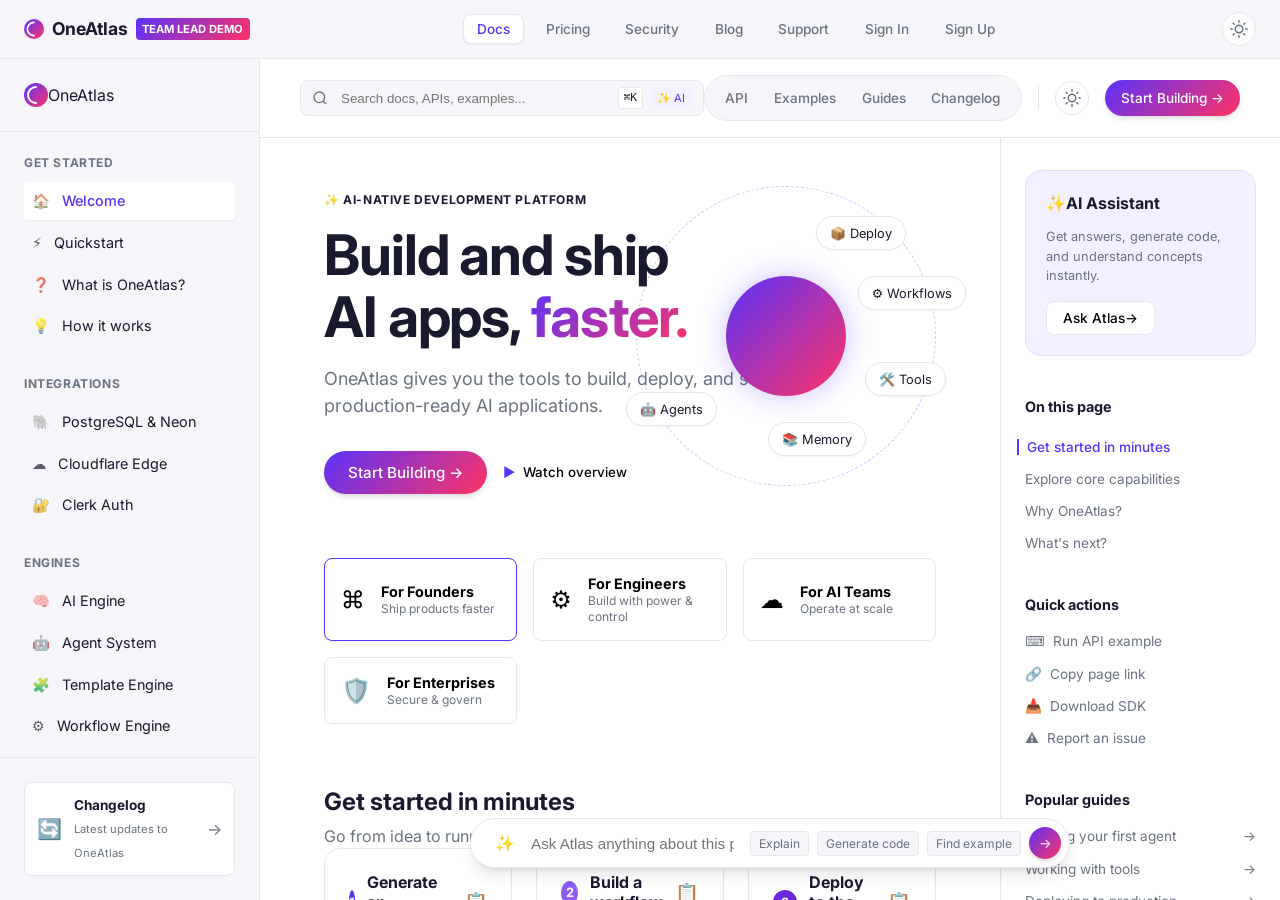
==== index.html @ 84b1d616 "Initial commit: Add OneAtlas static showcase pages" ====
<!DOCTYPE html>
<html lang="en">
<head>
  <meta charset="UTF-8">
  <meta name="viewport" content="width=device-width, initial-scale=1.0">
  <title>OneAtlas Subpages Demo</title>
  <link rel="stylesheet" href="./shared/css/base.css">
  <style>
    body {
      margin: 0;
      padding: 0;
      height: 100vh;
      display: flex;
      flex-direction: column;
      overflow: hidden;
      background: var(--color-bg);
    }
    .demo-header {
      background: var(--color-bg-alt);
      border-bottom: 1px solid var(--color-border);
      padding: 0.75rem 1.5rem;
      display: flex;
      justify-content: space-between;
      align-items: center;
      flex-shrink: 0;
      z-index: 100;
    }
    .demo-title {
      font-weight: 700;
      font-size: 1.1rem;
      display: flex;
      align-items: center;
      gap: 0.5rem;
    }
    .badge-preview {
      background: var(--gradient-primary);
      color: white;
      font-size: 0.7rem;
      padding: 0.15rem 0.4rem;
      border-radius: var(--radius-sm);
    }
    .demo-nav {
      display: flex;
      gap: 0.5rem;
    }
    .demo-nav-btn {
      padding: 0.4rem 0.8rem;
      border-radius: var(--radius-md);
      font-size: 0.85rem;
      font-weight: 500;
      border: 1px solid transparent;
      background: transparent;
      color: var(--color-text-muted);
      transition: all 0.2s;
    }
    .demo-nav-btn:hover {
      background: rgba(0,0,0,0.05);
      color: var(--color-text);
    }
    .demo-nav-btn.active {
      background: white;
      border-color: var(--color-border);
      color: var(--color-primary);
      box-shadow: var(--shadow-sm);
    }
    .demo-frame-container {
      flex: 1;
      position: relative;
      background: #e5e7eb;
    }
    iframe {
      width: 100%;
      height: 100%;
      border: none;
      display: block;
    }
    
    [data-theme="dark"] .demo-header {
      background: #010409;
    }
    [data-theme="dark"] .demo-nav-btn:hover {
      background: rgba(255,255,255,0.1);
    }
    [data-theme="dark"] .demo-nav-btn.active {
      background: #161b22;
    }
  </style>
</head>
<body>
  <header class="demo-header">
    <div class="demo-title">
      <svg width="20" height="20" viewBox="0 0 24 24" fill="none" xmlns="http://www.w3.org/2000/svg">
        <circle cx="12" cy="12" r="12" fill="url(#paint0_linear)"/>
        <path d="M12 4C7.58172 4 4 7.58172 4 12C4 16.4183 7.58172 20 12 20" stroke="white" stroke-width="2" stroke-linecap="round"/>
        <defs>
          <linearGradient id="paint0_linear" x1="0" y1="0" x2="24" y2="24" gradientUnits="userSpaceOnUse">
            <stop stop-color="#5A32FA"/><stop offset="1" stop-color="#FF3366"/>
          </linearGradient>
        </defs>
      </svg>
      OneAtlas <span class="badge-preview">TEAM LEAD DEMO</span>
    </div>
    
    <nav class="demo-nav">
      <button class="demo-nav-btn active" data-src="./pages/docs/index.html">Docs</button>
      <button class="demo-nav-btn" data-src="./pages/pricing/index.html">Pricing</button>
      <button class="demo-nav-btn" data-src="./pages/security/index.html">Security</button>
      <button class="demo-nav-btn" data-src="./pages/blog/index.html">Blog</button>
      <button class="demo-nav-btn" data-src="./pages/support/index.html">Support</button>
      <button class="demo-nav-btn" data-src="./pages/signin/index.html">Sign In</button>
      <button class="demo-nav-btn" data-src="./pages/signup/index.html">Sign Up</button>
    </nav>
    
    <div>
      <button class="theme-toggle" aria-label="Toggle Dark Mode" style="display:flex;align-items:center;justify-content:center;width:34px;height:34px;border-radius:50%;background:var(--color-bg);border:1px solid var(--color-border);color:var(--color-text-muted);cursor:pointer;transition:all 0.2s ease;">
        <svg width="18" height="18" viewBox="0 0 24 24" fill="none" stroke="currentColor" stroke-width="2" stroke-linecap="round" stroke-linejoin="round">
          <circle cx="12" cy="12" r="5"></circle>
          <line x1="12" y1="1" x2="12" y2="3"></line>
          <line x1="12" y1="21" x2="12" y2="23"></line>
          <line x1="4.22" y1="4.22" x2="5.64" y2="5.64"></line>
          <line x1="18.36" y1="18.36" x2="19.78" y2="19.78"></line>
          <line x1="1" y1="12" x2="3" y2="12"></line>
          <line x1="21" y1="12" x2="23" y2="12"></line>
          <line x1="4.22" y1="19.78" x2="5.64" y2="18.36"></line>
          <line x1="18.36" y1="5.64" x2="19.78" y2="4.22"></line>
        </svg>
      </button>
    </div>
  </header>

  <div class="demo-frame-container">
    <iframe id="main-frame" src="./pages/docs/index.html" title="Preview Frame"></iframe>
  </div>

  <script src="./shared/js/theme.js"></script>
  <script>
    const buttons = document.querySelectorAll('.demo-nav-btn');
    const iframe = document.getElementById('main-frame');

    buttons.forEach(btn => {
      btn.addEventListener('click', () => {
        // Remove active class from all
        buttons.forEach(b => b.classList.remove('active'));
        // Add to clicked
        btn.classList.add('active');
        // Update iframe
        iframe.src = btn.getAttribute('data-src');
      });
    });
  </script>
</body>
</html>
---- shared/css/base.css ----
@import url('https://fonts.googleapis.com/css2?family=Inter:wght@300;400;500;600;700&display=swap');
@import './variables.css';

*, *::before, *::after {
  box-sizing: border-box;
  margin: 0;
  padding: 0;
}

body {
  font-family: var(--font-sans);
  background-color: var(--color-bg);
  color: var(--color-text);
  line-height: 1.5;
  -webkit-font-smoothing: antialiased;
}

a {
  color: inherit;
  text-decoration: none;
  transition: var(--transition);
}

button {
  font-family: inherit;
  cursor: pointer;
  border: none;
  background: none;
  transition: var(--transition);
}

ul {
  list-style: none;
}

img {
  max-width: 100%;
  display: block;
}

/* Typography Utilities */
h1, h2, h3, h4, h5, h6 {
  color: var(--color-text);
  font-weight: 700;
  line-height: 1.2;
}

.text-gradient {
  background: var(--gradient-text);
  -webkit-background-clip: text;
  -webkit-text-fill-color: transparent;
  background-clip: text;
}

.text-muted {
  color: var(--color-text-muted);
}

/* Button Utilities */
.btn {
  display: inline-flex;
  align-items: center;
  justify-content: center;
  padding: 0.75rem 1.5rem;
  border-radius: var(--radius-full);
  font-weight: 500;
  font-size: 0.95rem;
  text-align: center;
}

.btn-primary {
  background: var(--gradient-primary);
  color: white;
  box-shadow: var(--shadow-md);
}

.btn-primary:hover {
  transform: translateY(-1px);
  box-shadow: var(--shadow-lg), var(--shadow-glow);
}

.btn-outline {
  border: 1px solid var(--color-border);
  color: var(--color-text);
  background: white;
}

.btn-outline:hover {
  background: var(--color-bg-alt);
  border-color: var(--color-text-muted);
}

/* Layout Utilities */
.container {
  max-width: 1200px;
  margin: 0 auto;
  padding: 0 1.5rem;
}

.flex {
  display: flex;
}

.items-center {
  align-items: center;
}

.justify-between {
  justify-content: space-between;
}

.justify-center {
  justify-content: center;
}

.gap-4 {
  gap: 1rem;
}

.gap-8 {
  gap: 2rem;
}
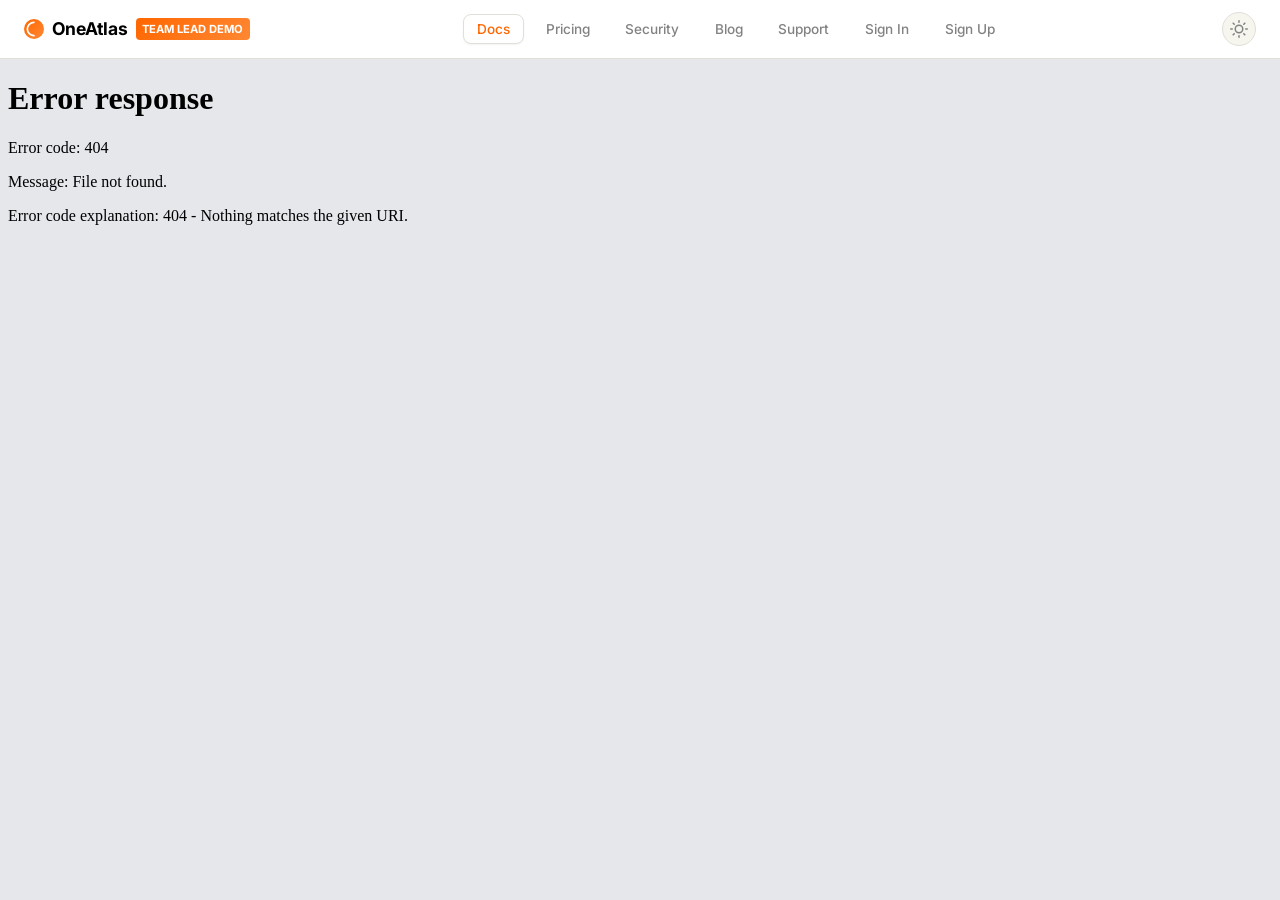
==== commit d217776e: "Apply global YC theme to all shared variables and fix outer shell logo" ====
--- a/index.html
+++ b/index.html
@@ -4,7 +4,7 @@
   <meta charset="UTF-8">
   <meta name="viewport" content="width=device-width, initial-scale=1.0">
   <title>OneAtlas Subpages Demo</title>
-  <link rel="stylesheet" href="./shared/css/base.css">
+  <link rel="stylesheet" href="./shared/css/base.css?v=2">
   <style>
     body {
       margin: 0;
@@ -94,7 +94,7 @@
         <path d="M12 4C7.58172 4 4 7.58172 4 12C4 16.4183 7.58172 20 12 20" stroke="white" stroke-width="2" stroke-linecap="round"/>
         <defs>
           <linearGradient id="paint0_linear" x1="0" y1="0" x2="24" y2="24" gradientUnits="userSpaceOnUse">
-            <stop stop-color="#5A32FA"/><stop offset="1" stop-color="#FF3366"/>
+            <stop stop-color="#ff6600"/><stop offset="1" stop-color="#ff8833"/>
           </linearGradient>
         </defs>
       </svg>
@@ -102,13 +102,13 @@
     </div>
     
     <nav class="demo-nav">
-      <button class="demo-nav-btn active" data-src="./pages/docs/index.html">Docs</button>
-      <button class="demo-nav-btn" data-src="./pages/pricing/index.html">Pricing</button>
-      <button class="demo-nav-btn" data-src="./pages/security/index.html">Security</button>
-      <button class="demo-nav-btn" data-src="./pages/blog/index.html">Blog</button>
-      <button class="demo-nav-btn" data-src="./pages/support/index.html">Support</button>
-      <button class="demo-nav-btn" data-src="./pages/signin/index.html">Sign In</button>
-      <button class="demo-nav-btn" data-src="./pages/signup/index.html">Sign Up</button>
+      <button class="demo-nav-btn active" data-src="./docs/index.html">Docs</button>
+      <button class="demo-nav-btn" data-src="./pricing/index.html">Pricing</button>
+      <button class="demo-nav-btn" data-src="./security/index.html">Security</button>
+      <button class="demo-nav-btn" data-src="./blog/index.html">Blog</button>
+      <button class="demo-nav-btn" data-src="./support/index.html">Support</button>
+      <button class="demo-nav-btn" data-src="./signin/index.html">Sign In</button>
+      <button class="demo-nav-btn" data-src="./signup/index.html">Sign Up</button>
     </nav>
     
     <div>
@@ -129,7 +129,7 @@
   </header>
 
   <div class="demo-frame-container">
-    <iframe id="main-frame" src="./pages/docs/index.html" title="Preview Frame"></iframe>
+    <iframe id="main-frame" src="./docs/index.html" title="Preview Frame"></iframe>
   </div>
 
   <script src="./shared/js/theme.js"></script>
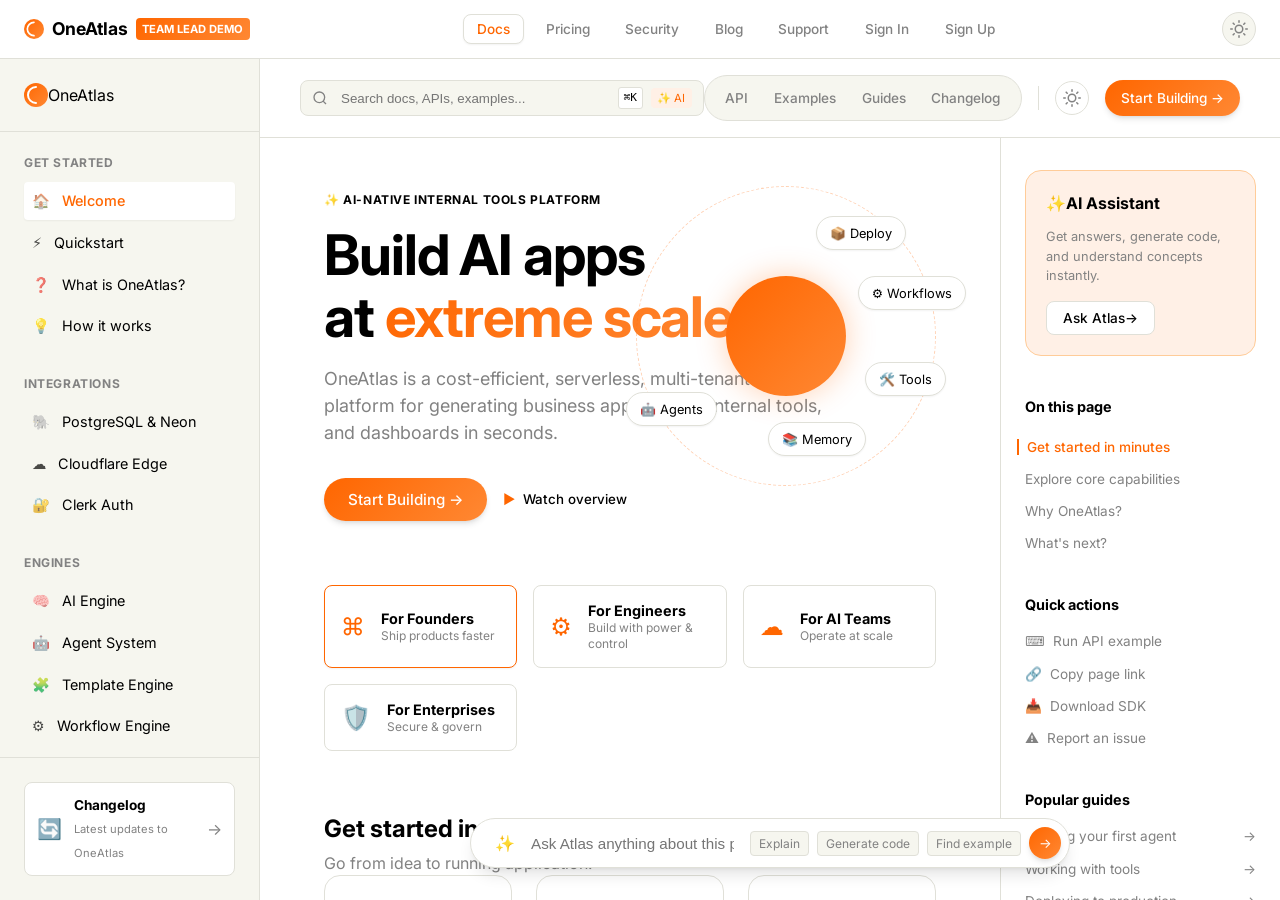
==== commit 172c39ec: "Fix 404 iframe paths to include pages directory" ====
--- a/index.html
+++ b/index.html
@@ -102,13 +102,13 @@
     </div>
     
     <nav class="demo-nav">
-      <button class="demo-nav-btn active" data-src="./docs/index.html">Docs</button>
-      <button class="demo-nav-btn" data-src="./pricing/index.html">Pricing</button>
-      <button class="demo-nav-btn" data-src="./security/index.html">Security</button>
-      <button class="demo-nav-btn" data-src="./blog/index.html">Blog</button>
-      <button class="demo-nav-btn" data-src="./support/index.html">Support</button>
-      <button class="demo-nav-btn" data-src="./signin/index.html">Sign In</button>
-      <button class="demo-nav-btn" data-src="./signup/index.html">Sign Up</button>
+      <button class="demo-nav-btn active" data-src="./pages/docs/index.html">Docs</button>
+      <button class="demo-nav-btn" data-src="./pages/pricing/index.html">Pricing</button>
+      <button class="demo-nav-btn" data-src="./pages/security/index.html">Security</button>
+      <button class="demo-nav-btn" data-src="./pages/blog/index.html">Blog</button>
+      <button class="demo-nav-btn" data-src="./pages/support/index.html">Support</button>
+      <button class="demo-nav-btn" data-src="./pages/signin/index.html">Sign In</button>
+      <button class="demo-nav-btn" data-src="./pages/signup/index.html">Sign Up</button>
     </nav>
     
     <div>
@@ -129,7 +129,7 @@
   </header>
 
   <div class="demo-frame-container">
-    <iframe id="main-frame" src="./docs/index.html" title="Preview Frame"></iframe>
+    <iframe id="main-frame" src="./pages/docs/index.html" title="Preview Frame"></iframe>
   </div>
 
   <script src="./shared/js/theme.js"></script>
